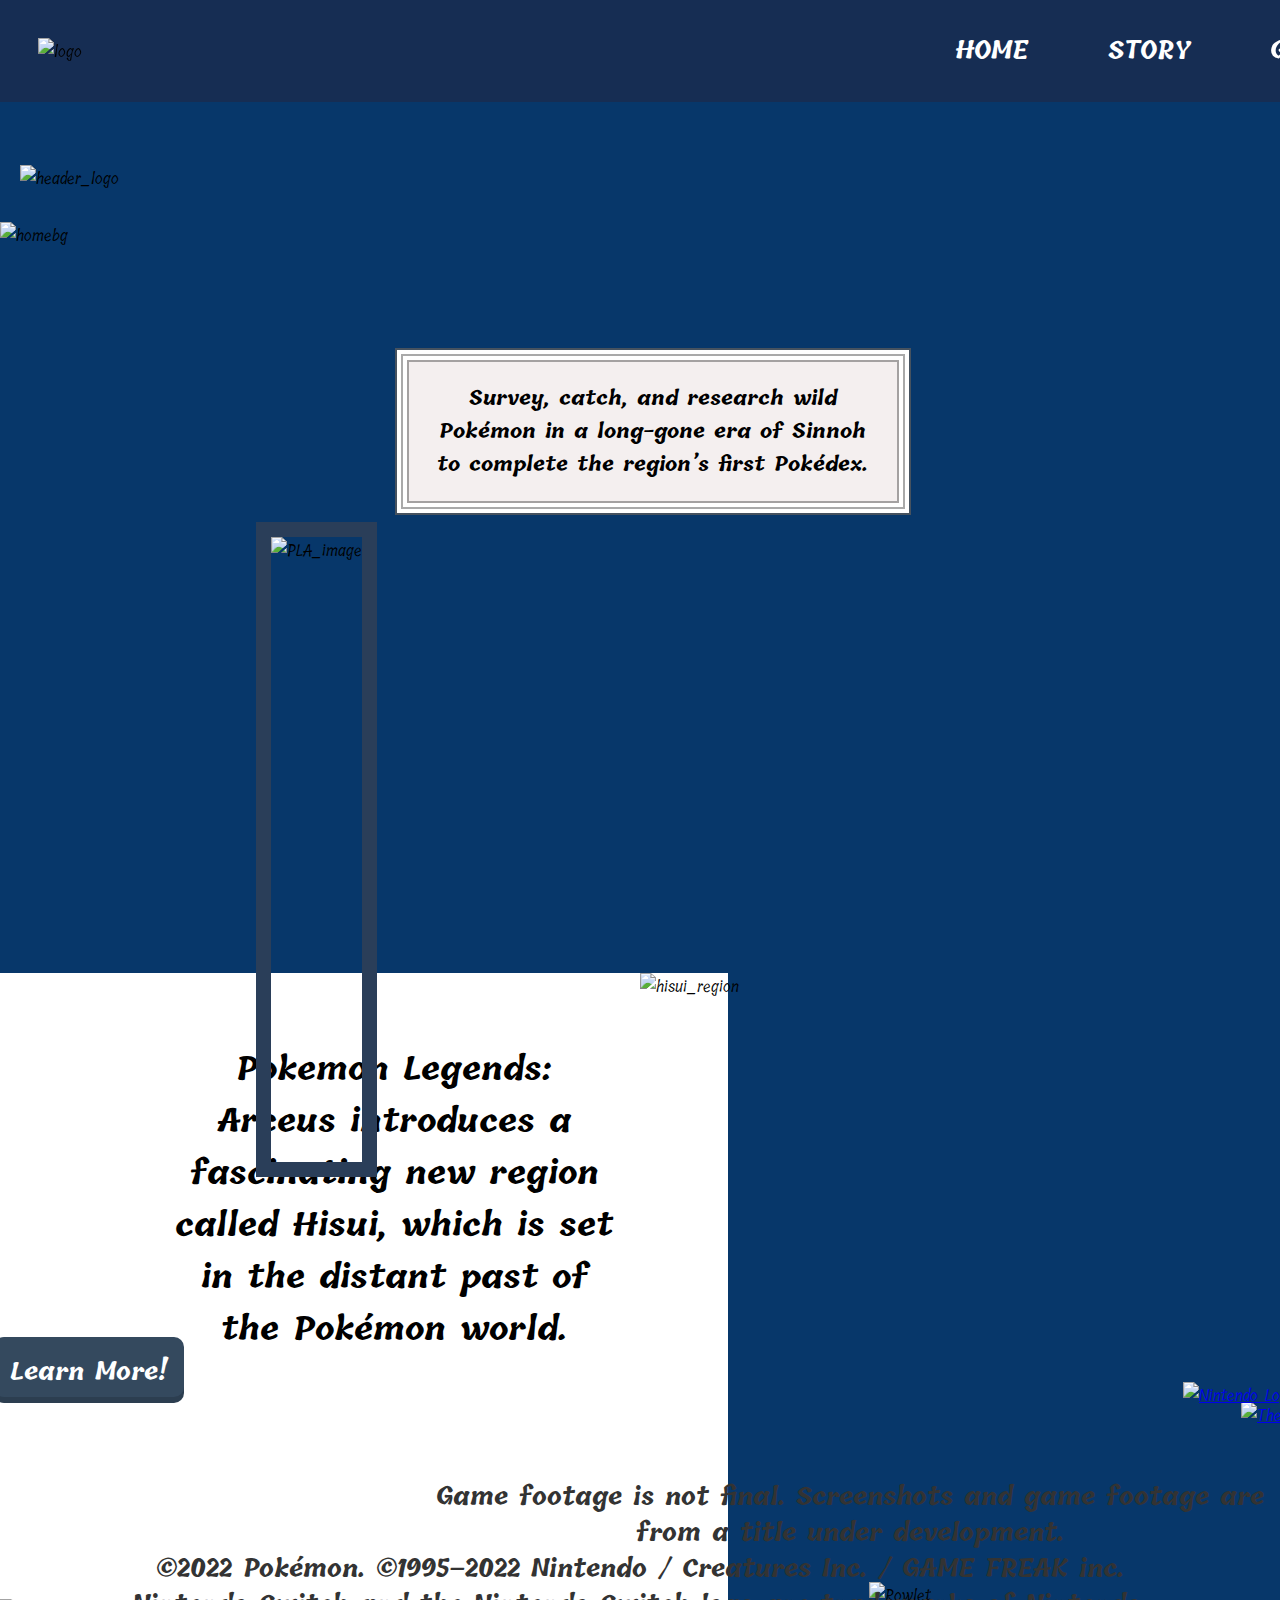
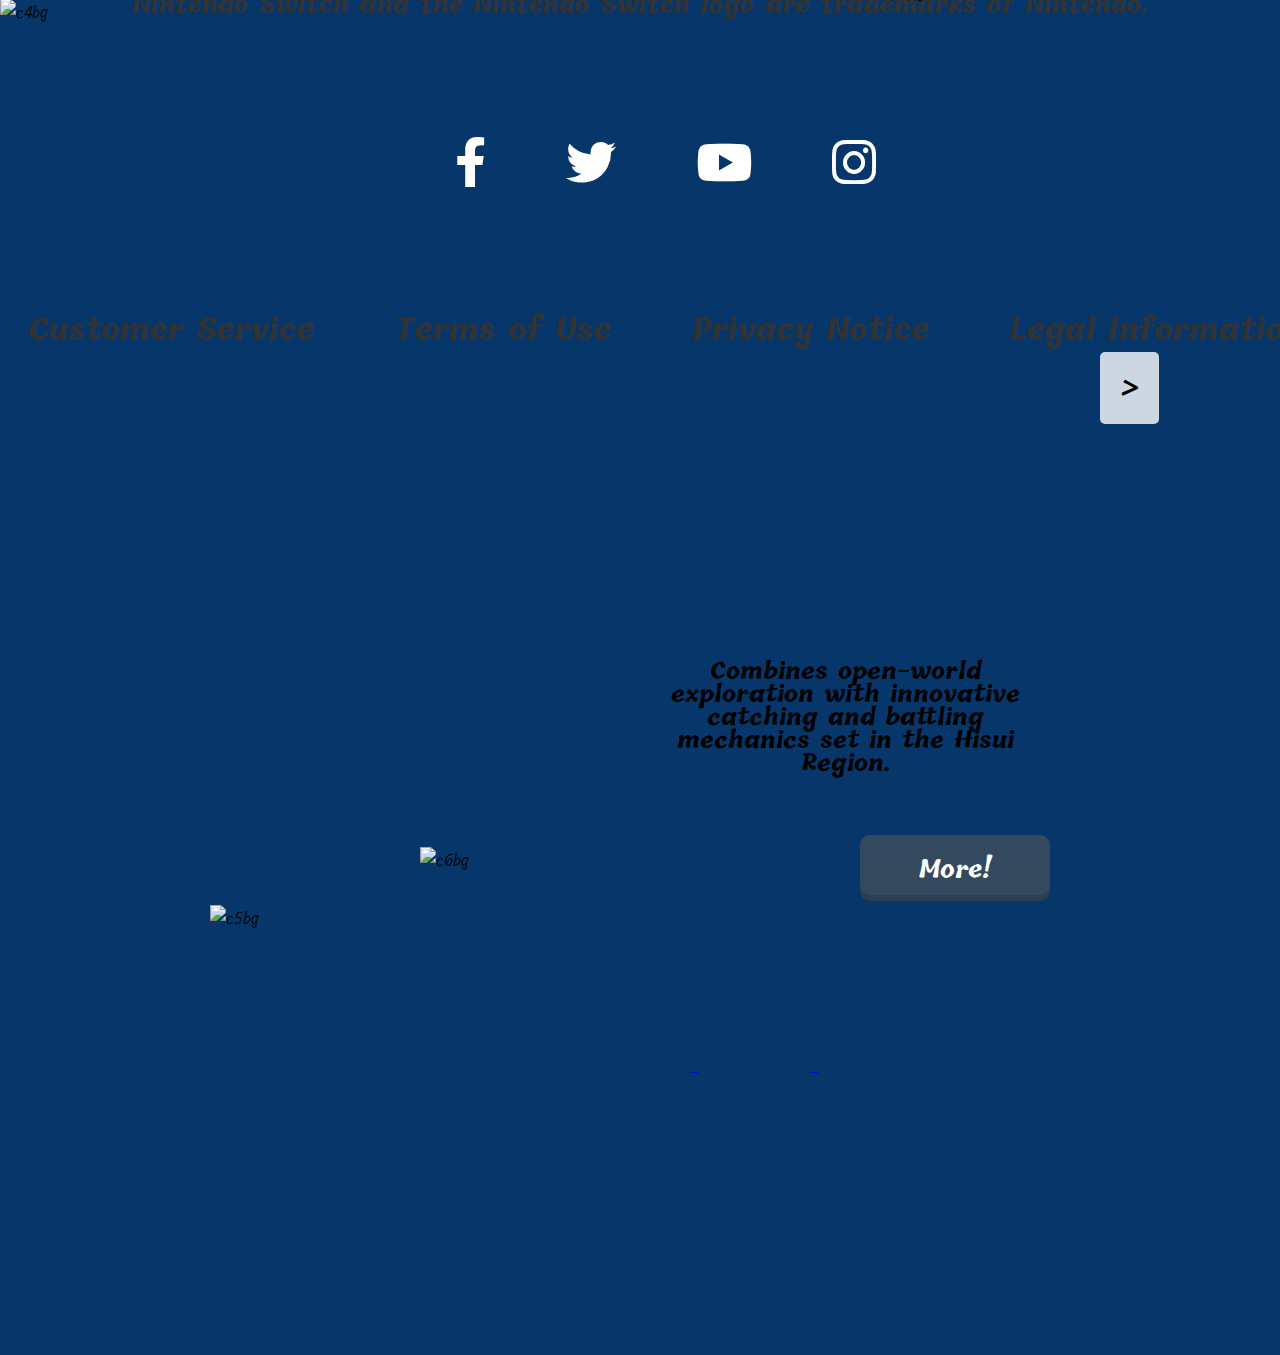
==== index.html @ 11fbb636 "home_page" ====
<!DOCTYPE html>
<html lang="en">
<head>
    <meta charset="UTF-8">
    <meta name="viewport" content="width=device-width, initial-scale=1.0">

    <!-- Title -->
    <title>Home Page</title>

    <!-- CSS link -->
    <link rel="stylesheet" href="home.css">

    <!-- Font Links -->
    <link href="https://fonts.googleapis.com/css2?family=Tillana:wght@400;500;600;700;800&display=swap" rel="stylesheet">
    <link rel="stylesheet" href="https://cdnjs.cloudflare.com/ajax/libs/font-awesome/6.0.0-beta3/css/all.min.css">

</head>
<body>
    

    <!-- Header Logo -->
    <img class="header_logo" src="contents/arceus-logo.png" alt="header_logo">
    
    <!-- Navigation Bar -->
    <nav class="container">

        <!-- Pokemon Logo -->
        <img class="logo" src="contents/pokeball-logo.png" alt="logo"> 

        <ul class="menu">
            <li><a href="home.html">HOME</a></li>
            <li><a href="story.html">STORY</a></li>
            <li><a href="gameplay.html">GAMEPLAY</a></li>
            <li><a href="pokemon.html">POKEMON</a></li>
            <li><a href="https://www.youtube.com/watch?v=I4RynqpahT8">TRAILER</a></li>
        </ul>
    </nav>


    <!-- Home video -->
    <video autoplay loop muted>
        <source src="contents/pla_home.mp4" type="video/mp4">
    </video>


    <!-- Content 2 -->
        <div class="content2">

            <!-- Background -->
            <img class="homebg" src="contents/plahomebg.png" alt="homebg">

            <!-- Text Box -->
            <h1> Survey, catch, and research wild Pokémon in a long-gone era of Sinnoh to complete the region’s first Pokédex. </h1>

            <!-- Image -->
            <img class="PLA_image" src="contents/pkmnlegendsarceus.jpg" alt="PLA_image">
            
        </div>


  <!-- Content 3 -->
        <div class="content3">

            <!-- Text Box -->
             <h1>Pokemon Legends: Arceus introduces a fascinating new region called Hisui, 
                which is set in the distant past of the Pokémon world.</h1>

            <!-- Image -->
             <img class="hisui_region" src="contents/hisui region.png" alt="hisui_region">

             <!-- Button -->
            <div class="sbuttoncontainer">
                <div class="sbutton">
                    <a class="button storybutton" href="story.html"> Learn More!</a>
                </div>
            </div>

        </div>


    <!-- Content 4 -->
        <div class="content4">
            
            <!-- Background Image -->
            <img class="content4bg" src="contents/plabg2.png" alt="c4bg">

            <!-- Gameplay Clip -->
            <video autoplay loop muted>
                <source class="pla_gameplay_clip" src="contents/pla_gameplay_clip.mp4" alt="pla_gameplay_clip" type="video/mp4">
            </video>

            <!-- Text Box-->
            <h1> Combines open-world exploration with innovative catching and battling mechanics set in the Hisui Region. </h1>

            <!-- Button -->
            <div class="gbuttoncontainer">
                <div class="gbutton">
                    <a class="button gameplaybutton" href="gameplay.html"> More!</a>
                </div>
            </div>

        </div>


        <!-- Content 5 -->
        <div class="content5">

            <!-- Background Image -->
            <img class="content5bg" src="contents/plabg3.png" alt="c5bg">

            <div class="slide-container">
                <div class="slide active">
                    <img src="contents/pokemon_rowlet.png" alt="Rowlet">
                </div>
                <div class="slide">
                    <img src="contents/pokemon_cyndaquil.png" alt="Cyndaquil">
                </div>
                <div class="slide">
                    <img src="contents/pokemon_oshawott.png" alt="Oshawott">
                </div>

                <button class="next" onclick="nextSlide()"> > </button>
            </div>

            <!-- Button -->
            <div class="pbuttoncontainer">
                <div class="pbutton">
                    <a class="button pokedexbutton" href="pokemon.html"> More!</a>
                </div>
            </div>

        </div>
        
        <script src="home.js"> </script>


        <!-- Content 6 -->
        <div class="content6">

            <!-- Background -->
            <img class="content6bg" src="contents/plabg4.png" alt="c6bg">

            <!-- The Pokemon Company Logo and link -->
            <a href="https://www.pokemon.com/us" target="_blank">
                <img class="pokemoncompany" src="contents/the-pokemon-company.png" alt="The Pokemon Company Logo">
            </a>

            <!-- Nintent Logo and link -->
            <a href="https://www.nintendo.com/us/" target="_blank">
                <img class="nintendologo" src="contents/nintendologo.png" alt="Nintendo Logo">
            </a>

            <!-- Game rating and link -->
            <a href="https://www.esrb.org/" target="_blank">
                <img class="esrb" src="contents/everyonerating.png" alt="ESRB">
            </a>

            <!-- Game endnote -->
            <div class="endnote">
                <h1> Game footage is not final. Screenshots and game footage are from a title under development. <br>
                    ©2022 Pokémon. ©1995–2022 Nintendo / Creatures Inc. / GAME FREAK inc. <br> Nintendo Switch and the 
                    Nintendo Switch logo are trademarks of Nintendo. </h1>
            </div>

            <!-- Social Media Buttons -->
            <div class="socialmediabuttons">

                <!-- Links and icons -->
                <a href="https://www.facebook.com/Pokemon/" target="_blank" class="facebook">
                    <i class="fab fa-facebook-f"></i>
                </a>
                <a href="https://x.com/pokemon/?mx=2" target="_blank" class="twitter">
                    <i class="fab fa-twitter"></i>
                </a>
                <a href="https://www.youtube.com/user/pokemon" target="_blank" class="youtube">
                    <i class="fab fa-youtube"></i>
                </a>
                <a href="https://www.instagram.com/pokemon/" target="_blank" class="instagram">
                    <i class="fab fa-instagram"></i>
                </a>
            </div>


            <!-- Footerlinks -->
             <div class="footerlinks">
                <a href="https://support.pokemon.com/hc/en-us?_gl=1*mdb3wk*_ga*MTQ1MzI2NDgxMy4xNzE0NDU3ODU1*_ga_PNSEMYT2VF*MTcxNjU4NzAzNS4yMC4xLjE3MTY1ODg1NTMuMC4wLjA."> Customer Service </a>
                <a href="https://www.pokemon.com/us/terms-of-use/?_gl=1*elv2hq*_ga*MTQ1MzI2NDgxMy4xNzE0NDU3ODU1*_ga_PNSEMYT2VF*MTcxNjU4NzAzNS4yMC4xLjE3MTY1ODg1NTMuMC4wLjA."> Terms of Use </a>
                <a href="https://www.pokemon.com/us/privacy-notice/?_gl=1*elv2hq*_ga*MTQ1MzI2NDgxMy4xNzE0NDU3ODU1*_ga_PNSEMYT2VF*MTcxNjU4NzAzNS4yMC4xLjE3MTY1ODg1NTMuMC4wLjA."> Privacy Notice </a>
                <a href="https://www.pokemon.com/us/legal/?_gl=1*16fhlww*_ga*MTQ1MzI2NDgxMy4xNzE0NDU3ODU1*_ga_PNSEMYT2VF*MTcxNjU4NzAzNS4yMC4xLjE3MTY1ODg1NTMuMC4wLjA."> Legal Information</a>
             </div>

        </div>
</body>
</html>
---- home.css ----
/* whole site **/
body {
    margin: 0;
    background-color: rgb(7, 55, 106); /* website color **/
    font-family: 'Tillana', cursive; /* font for the whole site */
    overflow-x: hidden;
}


/* header logo */
.header_logo {
    position: absolute; /* type of position */
    top: 165px; 
    left: 20px;
    z-index: 2;
}


/* logo */
.logo {
    position: fixed;
    left: 3%;
    z-index: 4;
    width: 75px;
    height: auto;
}


/* navigation bar */
nav {
    background-color: rgb(22, 45, 83);
    position: fixed;
    top: 0;
    left: 0;
    right: 0;
    z-index: 4;
}


/* container to customize navigation bar */
.container {
    display: flex;
    justify-content: space-between;
    align-items: center;
    max-width: 1900px;
    margin: 0 auto;
}


/* the list */
.menu {
    display: flex;
    list-style: none; 
    justify-content: flex-end;
}


/* the space between per link */
.menu li {
    margin: 15px;
}


/* links */
.menu li a {
    color: white;
    margin-left: 50px;
    left: 850px;
    font-size: x-large;
    font-weight: bold;
    text-decoration: none;
    position: relative;
    transition: color 0.3s ease-in-out;
}


/* links hover effect */
.menu li a:before {
    content: "";
    display: block;
    position: absolute;
    bottom: -5px;
    left: 0;
    width: 100%;
    height: 2px;
    background-color: white;
    transform: scaleX(0);
    transition: transform 0.3s ease-in-out;
}

.menu li a:hover:before {
    transform: scaleX(1);
}


.toggle {
    width: 30px;
    height: 20px;
    position: relative;
    cursor: pointer;
}

.toggle:before,
.toggle:after {
    content: "";
    display: block;
    position: absolute;
    width: 100%;
    height: 2px;
    background-color: #333;
    left: 0;

}

.toggle:before {
    top: 0;
}

.toggle:after {
    bottom: 0;
}

.toggle.active:before {
    transform: translateY(10px) rotate(45deg);
}

.toggle.active:after {
    transform: translateY(-10px) rotate(-45deg);
}


/* home video */
video {
    width:fit-content;
    position: relative;
    z-index: 1;
    top: 100px;
}

/* content 2 */
.content2 {
    position: relative;  
    margin-top: 5%;  
}


/* text box */
.content2 h1 {
    position: absolute;  
    top: 125px;  
    left: 51%;  
    transform: translateX(-50%);  
    width: 35%;  
    padding: 20px;  
    background-color: rgb(244, 239, 239);  
    color: black;  
    font-size: 20px;  
    text-align: center;  
    z-index: 2;  

    /* borders */
    border: 2px solid rgba(92, 92, 92, 0.53);  
    box-shadow:
        0 0 0 4px white,  
        0 0 0 6px rgba(92, 92, 92, 0.53),  
        0 0 0 10px white,  
        0 0 0 12px rgba(92, 92, 92, 0.75);  
}


/* background */
.homebg {
    position: absolute;
    top: 124%;
    z-index: -1;
}


/* image */
.content2 .PLA_image {
    position: absolute; 
    top: 300px; 
    left: 20%; 
    width: fit-content;
    height: 625px; 
    border: solid 15px #2A3E59;
    z-index: 1; 
}


/* content 3 */
.content3 {
    position: relative;
    margin-top: 62%;
    display: flex;
    gap: 20px;
}


/* image */
.content3 .hisui_region {
    position: absolute;
    width: 50%;
    height: auto;
    left: 50% ;
    top: 21px;
}


/* text box */
.content3 h1 {
    position: relative;
    width: 35%;
    padding-bottom: 245px;  
    padding-left: 170px;
    padding-right: 110px;
    padding-top: 70px;
    text-align: center;
    background-color: white;  
}


/* button position  */
 .sbuttoncontainer{
    position: relative;
    top: 80px;
    right: 925px;
    margin:auto;
    z-index: 1;
}


/* button style */
.sbutton .button{
    width: 160px;
    height: 30px;
    display: block;
    float: left;
    border-radius:10px;
    margin: 10px 10px 10px 10px;
    padding:15px;
    text-align:center;
    text-decoration:none;
    font-size: x-large;
    font-family:'Tillana', cursive;
    font-weight: bold;
    color: white;
  }


  /* button hover effect */
  .button:active{
    position:relative;
    top:6px;
  }

  .storybutton{
    box-shadow: 0px 6px #2c3e50;
    background: #34495e;
  }
  .storybutton:active{
    box-shadow: 0px 0px #2c3e50;
    background: #2c3e50;
  }

  .storybutton:hover {
    background: rgb(65, 139, 154);
    box-shadow: 0px 6px rgb(65, 139, 154);
  }


/* content 4 */
.content4 {
    position: relative; 
}


/* background */
.content4bg {
    position: absolute; 
    top: -22px;
    left: 0;
    width: 100%;
    height: 100%;
    z-index: 1; 
}


/* video */
.content4 video {
    position: relative; 
    z-index: 2; 
    width: 750px;
    height: 850px;
    top: -95px;
    left: 560px;
}


/* text box */
.content4 h1 {
    position: relative;
    z-index: 2;
    line-height: 1;
    text-align: center;
    font-size: 23px;
    width: 29%;
    height: auto;
    top: -235px;
    left: 660px;
}


/*  button position */
.gbuttoncontainer{
    position: relative;
    top: -200px;
    left: 850px;
    z-index: 2;
}


/* button style */
.gbutton .button{
    width: 160px;
    height: 30px;
    display: block;
    float: left;
    border-radius:10px;
    margin: 10px 10px 10px 10px;
    padding:15px;
    text-align:center;
    text-decoration:none;
    font-size: x-large;
    font-family:'Tillana', cursive;
    font-weight: bold;
    color: white;
  }


/* button hover effect */
  .button:active{
    position:relative;
    top:6px;
  }

  .gameplaybutton{
    box-shadow: 0px 6px #2c3e50;
    background: #34495e;
  }
  .gameplaybutton:active{
    box-shadow: 0px 0px #2c3e50;
    background: #2c3e50;
  }

  .gameplaybutton:hover {
    background: rgb(65, 139, 154);
    box-shadow: 0px 6px rgb(65, 139, 154);
  }


  /* content 5 */

.content5 {
    position: relative;
}


/* background **/
.content5bg {
    position: relative; 
    top: -120px;
    left: 0;
    width: 100%;
    height: 100%;
    z-index: 1; 
}


/* pokemon slide style and position */
.slide-container {
    position: relative;
    z-index: 2; 
}


.slider-container {
    width: 100%;
    overflow: hidden;
    position: relative;
}

.slide {
    width: 100%;
    display: none;
    position: absolute;
    left: 0;
    transition: opacity 0.5s ease;
}

.slide.active {
    display: block;
}


/* pokemon */ 
.slide img {
    position: relative;
    top: -1070px;
    left: 900px;
    transform: translateX(-50%);
    width: 500px;
    height: 500px;
}


/* arrow style and position */
.next {
    position: absolute;
    top: -700px;
    left: 1100px;
    padding: 10px 20px;
    font-size: xx-large;
    background-color: rgba(255, 255, 255, 0.8);
    font-family:'Tillana', cursive;
    font-weight: bolder;
    border: none;
    border-radius: 5px;
    cursor: pointer;
    z-index: 3;
    color: black; 
    transition: background-color 0.3s ease;
}


/* hover effect */
.next:hover {
    background-color: rgb(149, 143, 143); 
}


/* button style */
.pbuttoncontainer{
    position: relative;
    top: -705px;
    left: 1200px;
    z-index: 2;
}

.pbutton .button{
    width: 160px;
    height: 30px;
    display: block;
    float: left;
    border-radius:10px;
    margin: 10px 10px 10px 10px;
    padding:15px;
    text-align:center;
    text-decoration:none;
    font-size: x-large;
    font-family:'Tillana', cursive;
    font-weight: bold;
    color: white;
}


/* button active */
  .button:active{
    position:relative;
    top:6px;
  }

  .pokedexbutton{
    box-shadow: 0px 6px #2c3e50;
    background: #34495e;
  }
  .pokedexbutton:active{
    box-shadow: 0px 0px #2c3e50;
    background: #2c3e50;
  }

  .pokedexbutton:hover {
    background: rgb(65, 139, 154);
    box-shadow: 0px 6px rgb(65, 139, 154);
  }



/* footer  */ 

.content6 {
    position: relative;
}

/* background */
.content6bg {
    position: relative;
    top: -205px;
}


/* pokemon company logo style */
.pokemoncompany {
    position: relative;
    z-index: 2;
    top: -1250px;
    left: 765px;
    width: 20%;
    height: 20%;
}


/* nintent logo style */
.nintendologo {
    position: relative;
    z-index: 2;
    top: -1270px;
    left: 485px;
    width: 10%;
    height: 10%;
}


/* rating logo style */
.esrb {
    position: relative;
    z-index: 2;
    top: -1270px;
    left: 800px;
    width: 15%;
    height: 15%;
}


/* all logo hover effect */
.pokemoncompany:hover, .nintendologo:hover, .esrb:hover {
    transform: scale(1.1);
    transition: transform 0.3s ease;
}


/* endnote */
.endnote {
    position: relative;
    z-index: 2;
    top: -1200px;
}


/* endnote style */
.endnote h1 {
    font-size: 14px;
    color: #333;
    font-size: x-large;
    line-height: 1.5;
    margin: 0;
    text-align: center;
}


/* social media buttons style */
.socialmediabuttons {
    position: relative;
    z-index: 2;
    display: flex;
    justify-content: center;
    gap: 80px;
    top: -1100px;
    left: 25px;
}

.socialmediabuttons a {
    color: white;
    text-decoration: none;
    font-size: 50px;
    transition: transform 0.3s ease, color 0.3s ease;
}

/* hover effect */
.socialmediabuttons a:hover {
    transform: scale(1.2);
}

/* facebook */
.facebook:hover {
    color: #3b5998;
}

/* twitter */
.twitter:hover {
    color: #1da1f2;
}

/*youtube */
.youtube:hover {
    color: #ff0000;
}

/* instagram */
.instagram:hover {
    color: #e4405f;
}


/* footerlinks */
.footerlinks {
    position: relative;
    z-index: 2;
    display: flex;
    justify-content: center;
    gap: 80px;
    top: -1000px;
    left: 25px;
}

/* style */
.footerlinks a {
    color: #333;
    text-decoration: none;
    font-size: 30px;
    font-weight: bolder;
    position: relative;
    display: inline-block;
}

.footerlinks a::after {
    content: '';
    position: absolute;
    width: 100%;
    height: 2px;
    background-color: #333;
    bottom: 0;
    left: 0;
    transform: scaleX(0);
    transform-origin: bottom right;
    transition: transform 0.25s ease-out;
}

/* hover effect */
.footerlinks a:hover::after {
    transform: scaleX(1);
    transform-origin: bottom left;
}
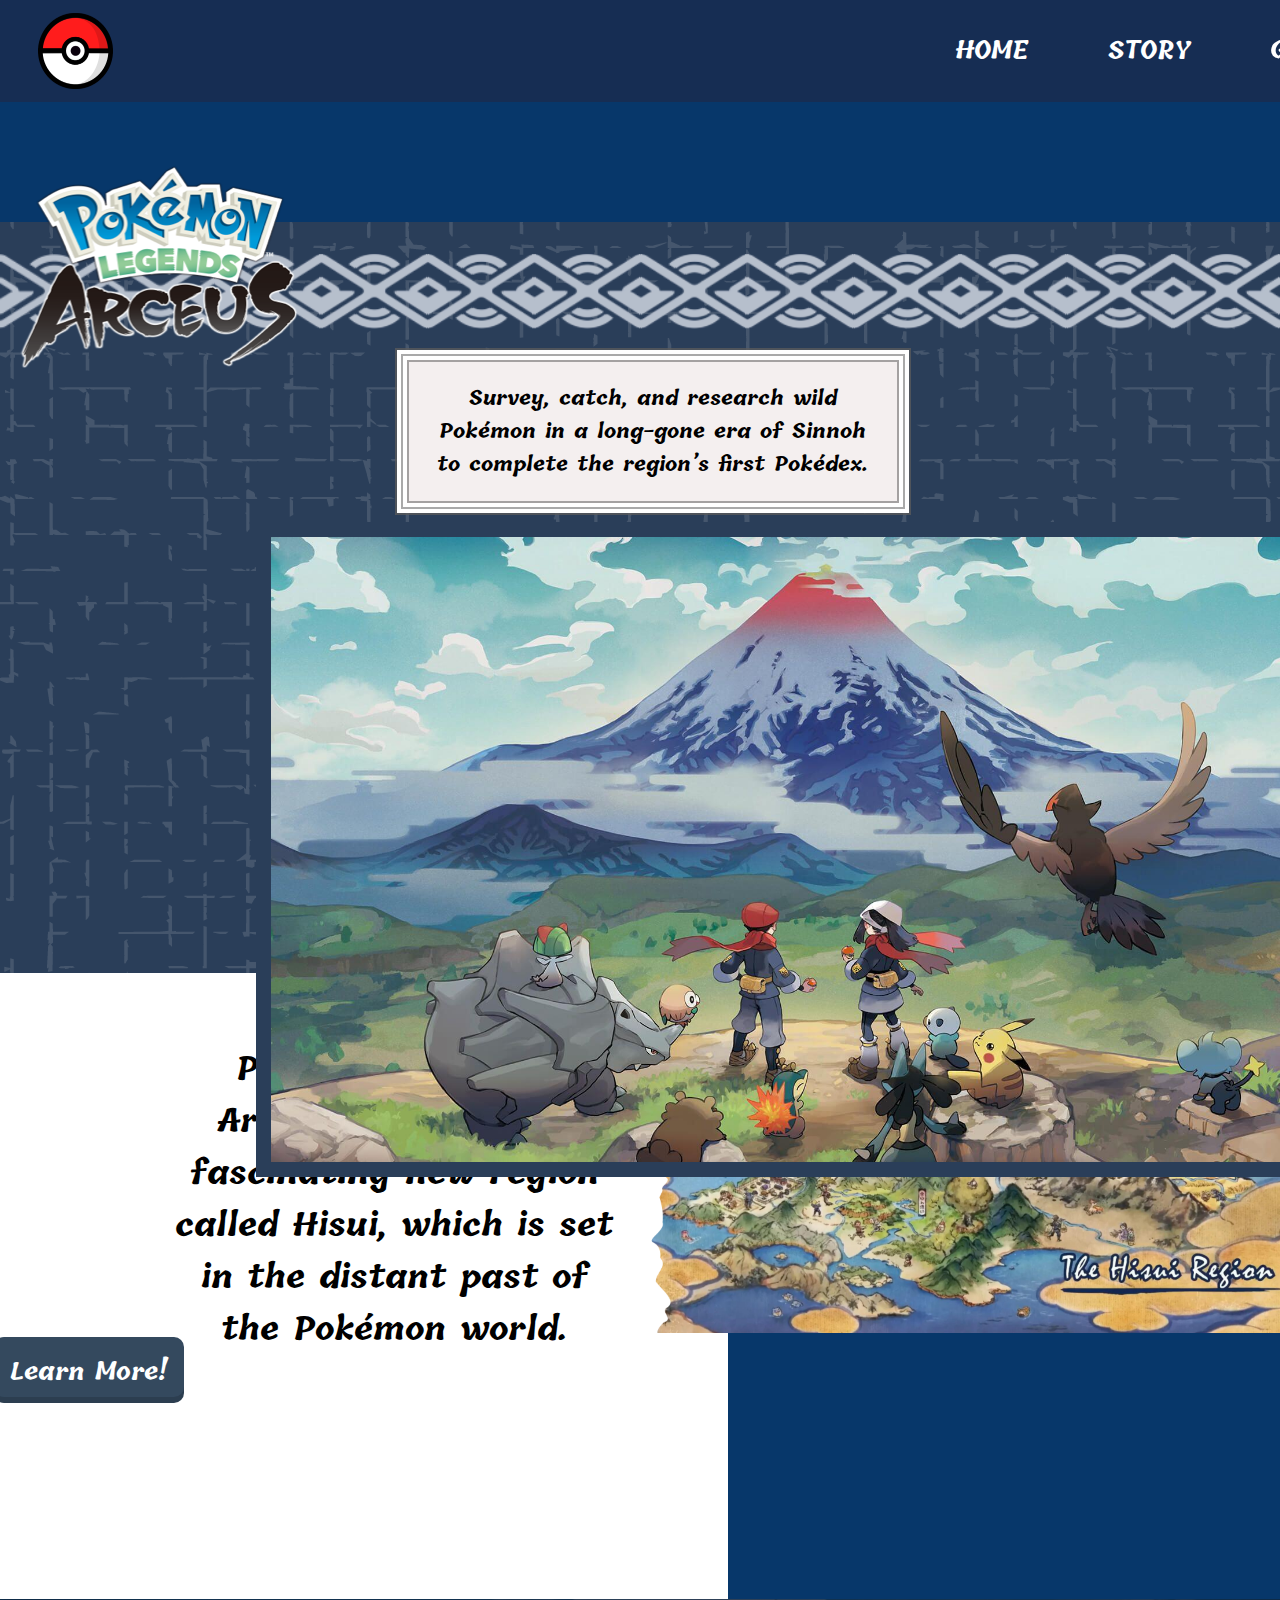
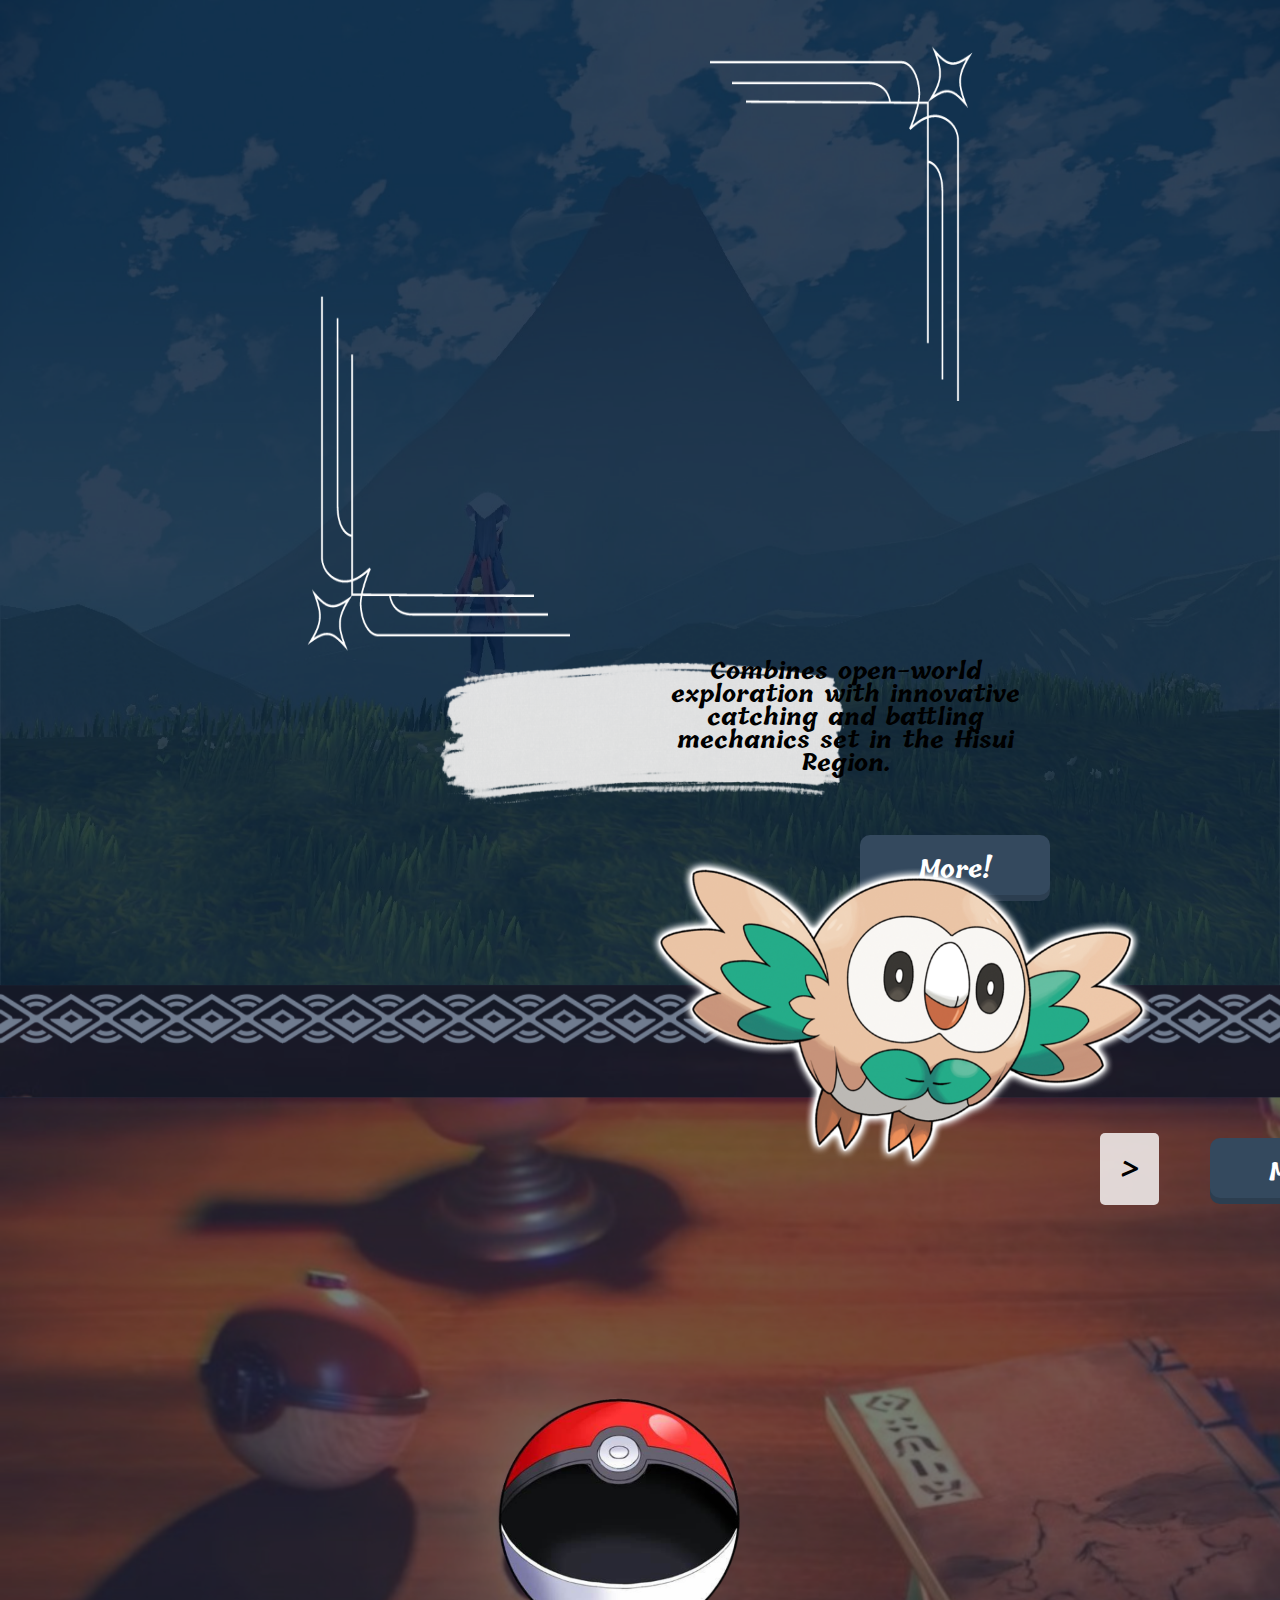
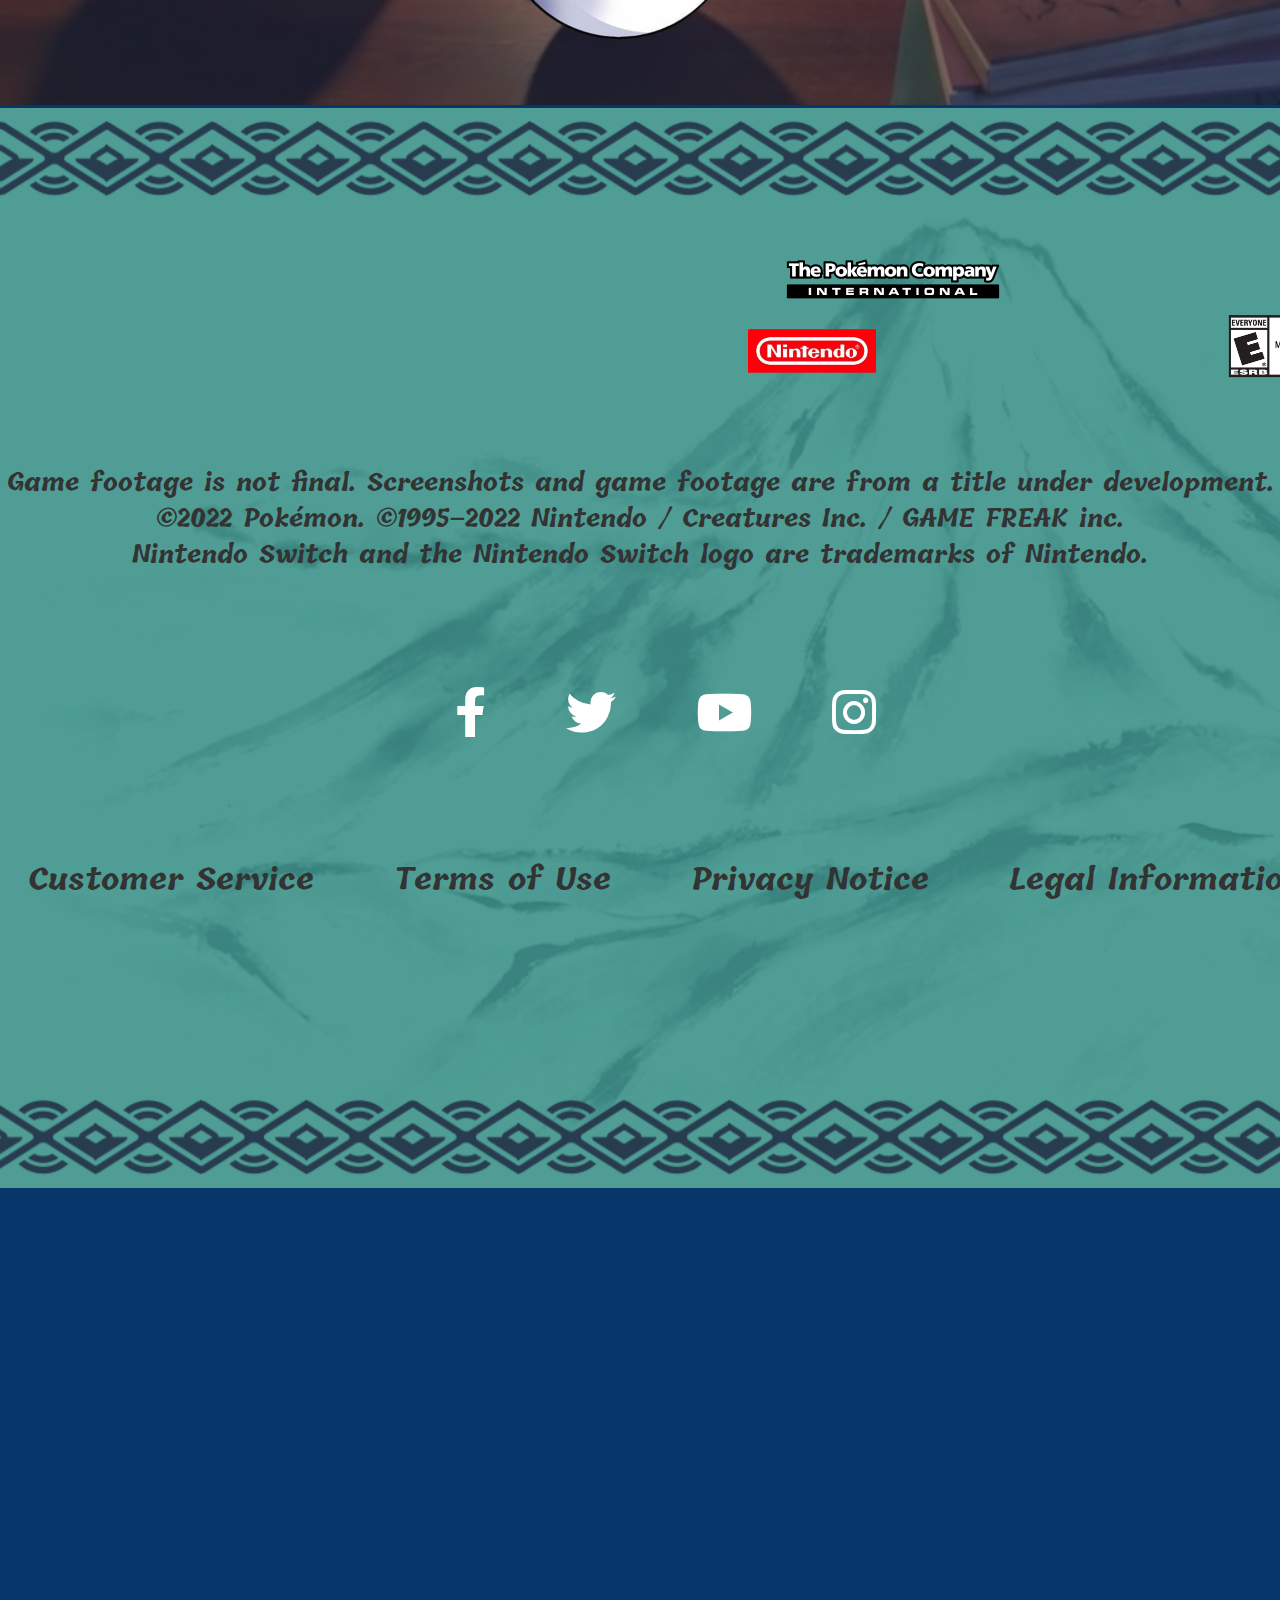
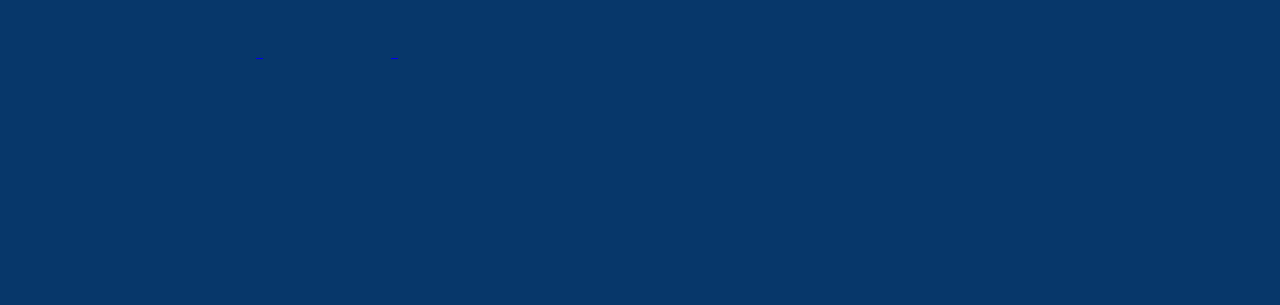
==== commit 6bd0a680: "Update index.html" ====
--- a/index.html
+++ b/index.html
@@ -5,7 +5,7 @@
     <meta name="viewport" content="width=device-width, initial-scale=1.0">
 
     <!-- Title -->
-    <title>Home Page</title>
+    <title> Home Page</title>
 
     <!-- CSS link -->
     <link rel="stylesheet" href="home.css">
@@ -28,7 +28,7 @@
         <img class="logo" src="contents/pokeball-logo.png" alt="logo"> 
 
         <ul class="menu">
-            <li><a href="home.html">HOME</a></li>
+            <li><a href="index.html">HOME</a></li>
             <li><a href="story.html">STORY</a></li>
             <li><a href="gameplay.html">GAMEPLAY</a></li>
             <li><a href="pokemon.html">POKEMON</a></li>
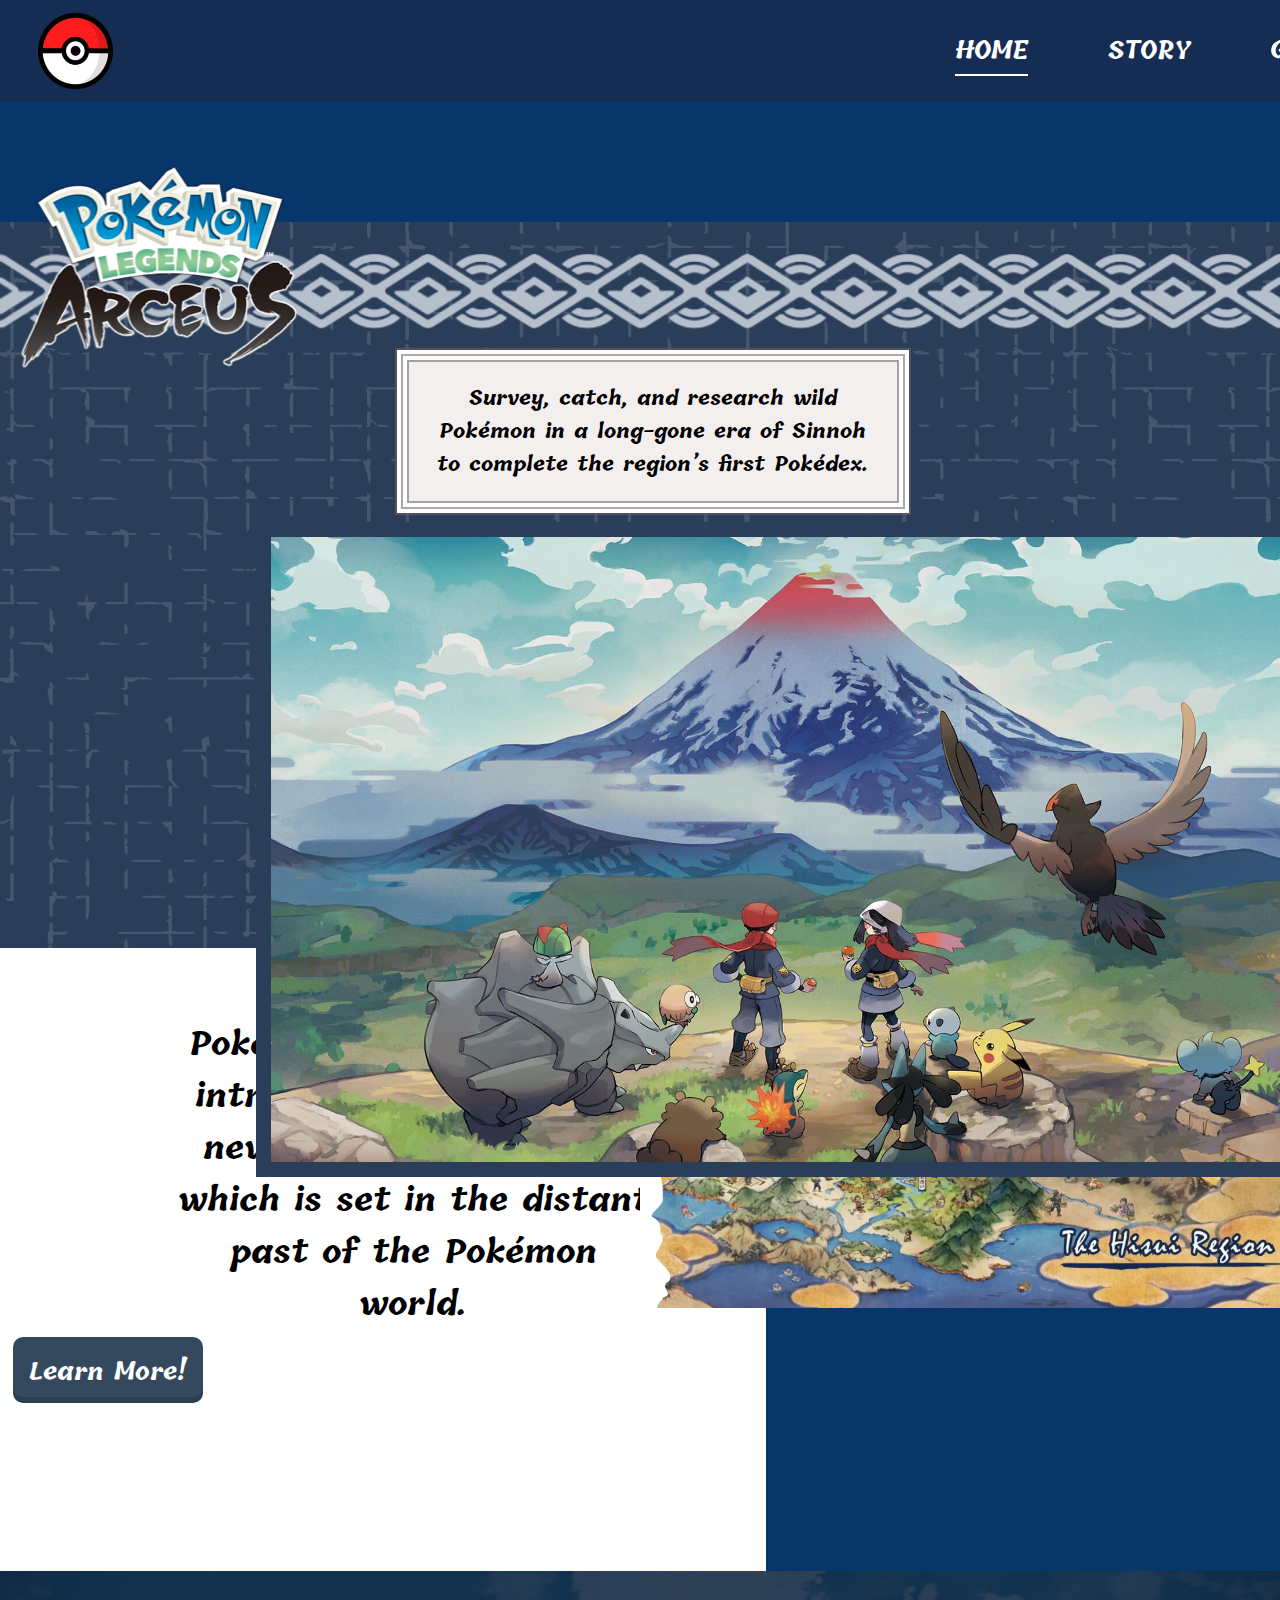
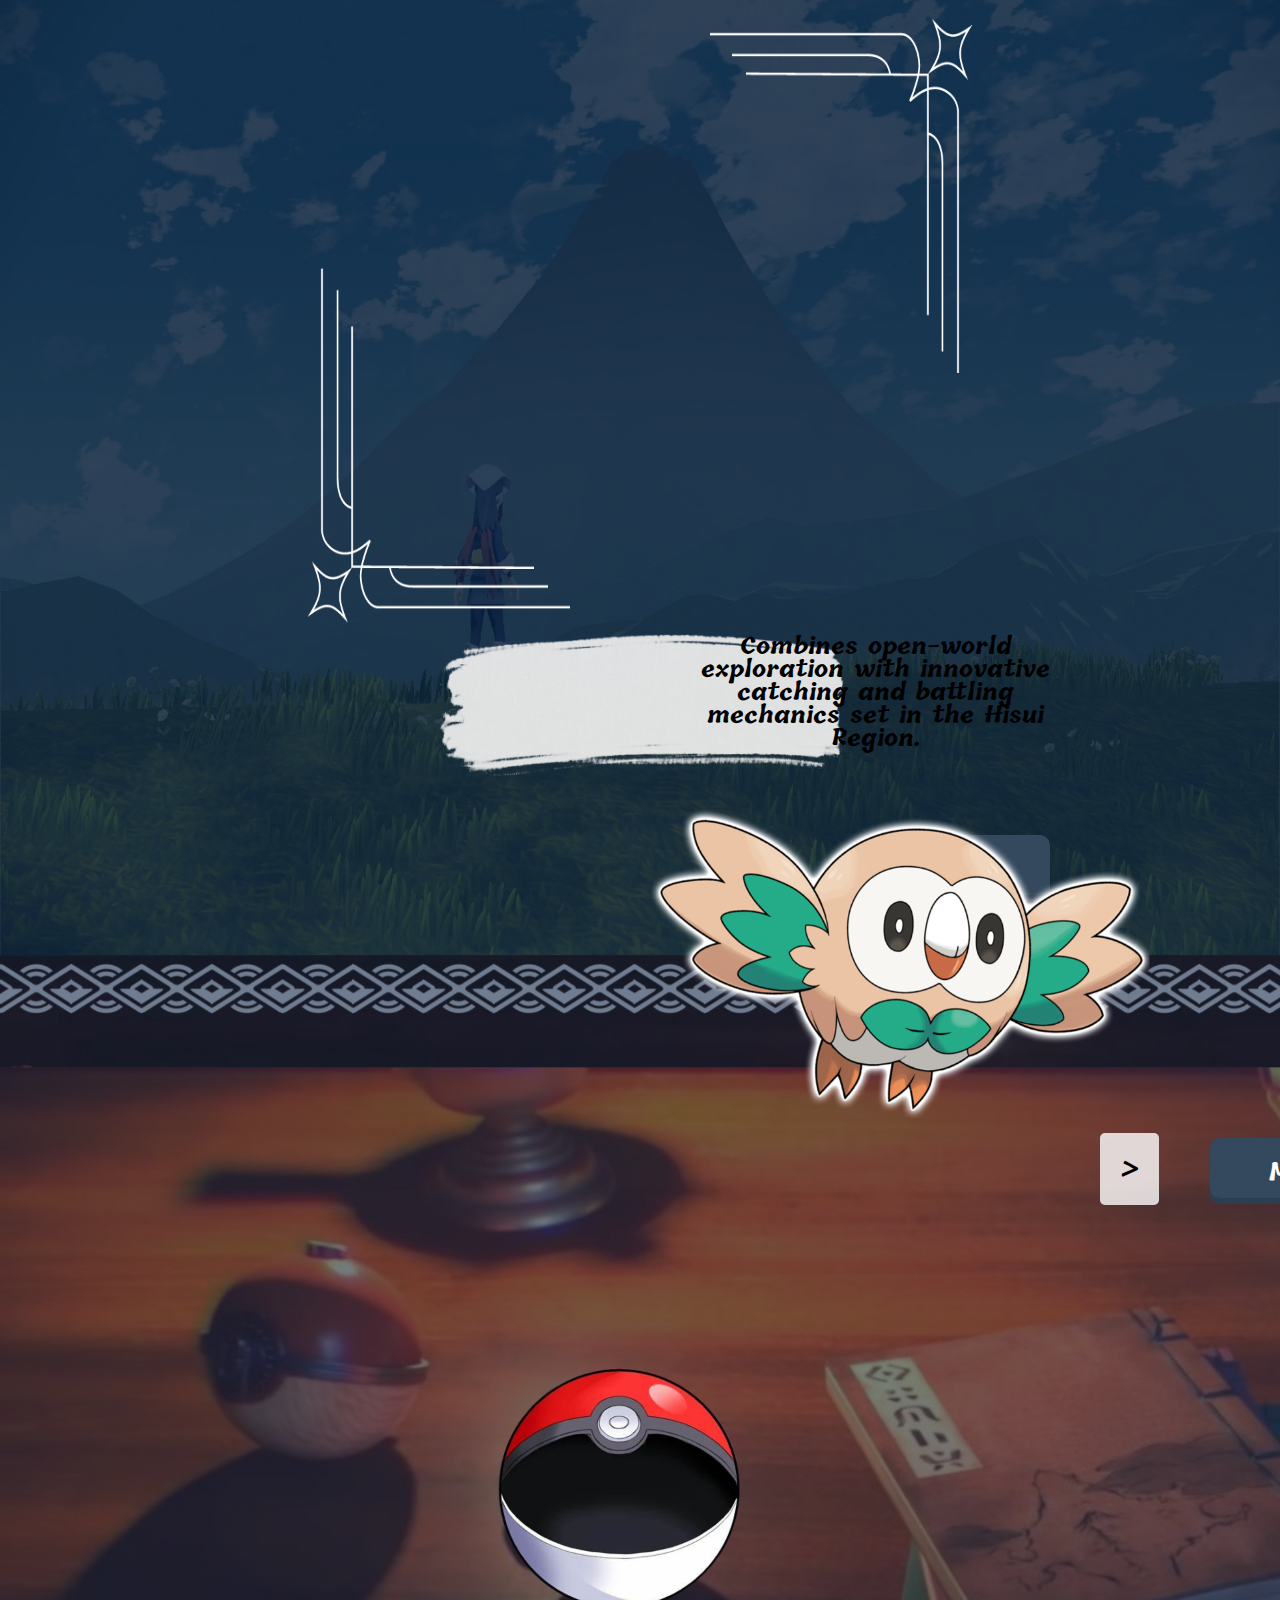
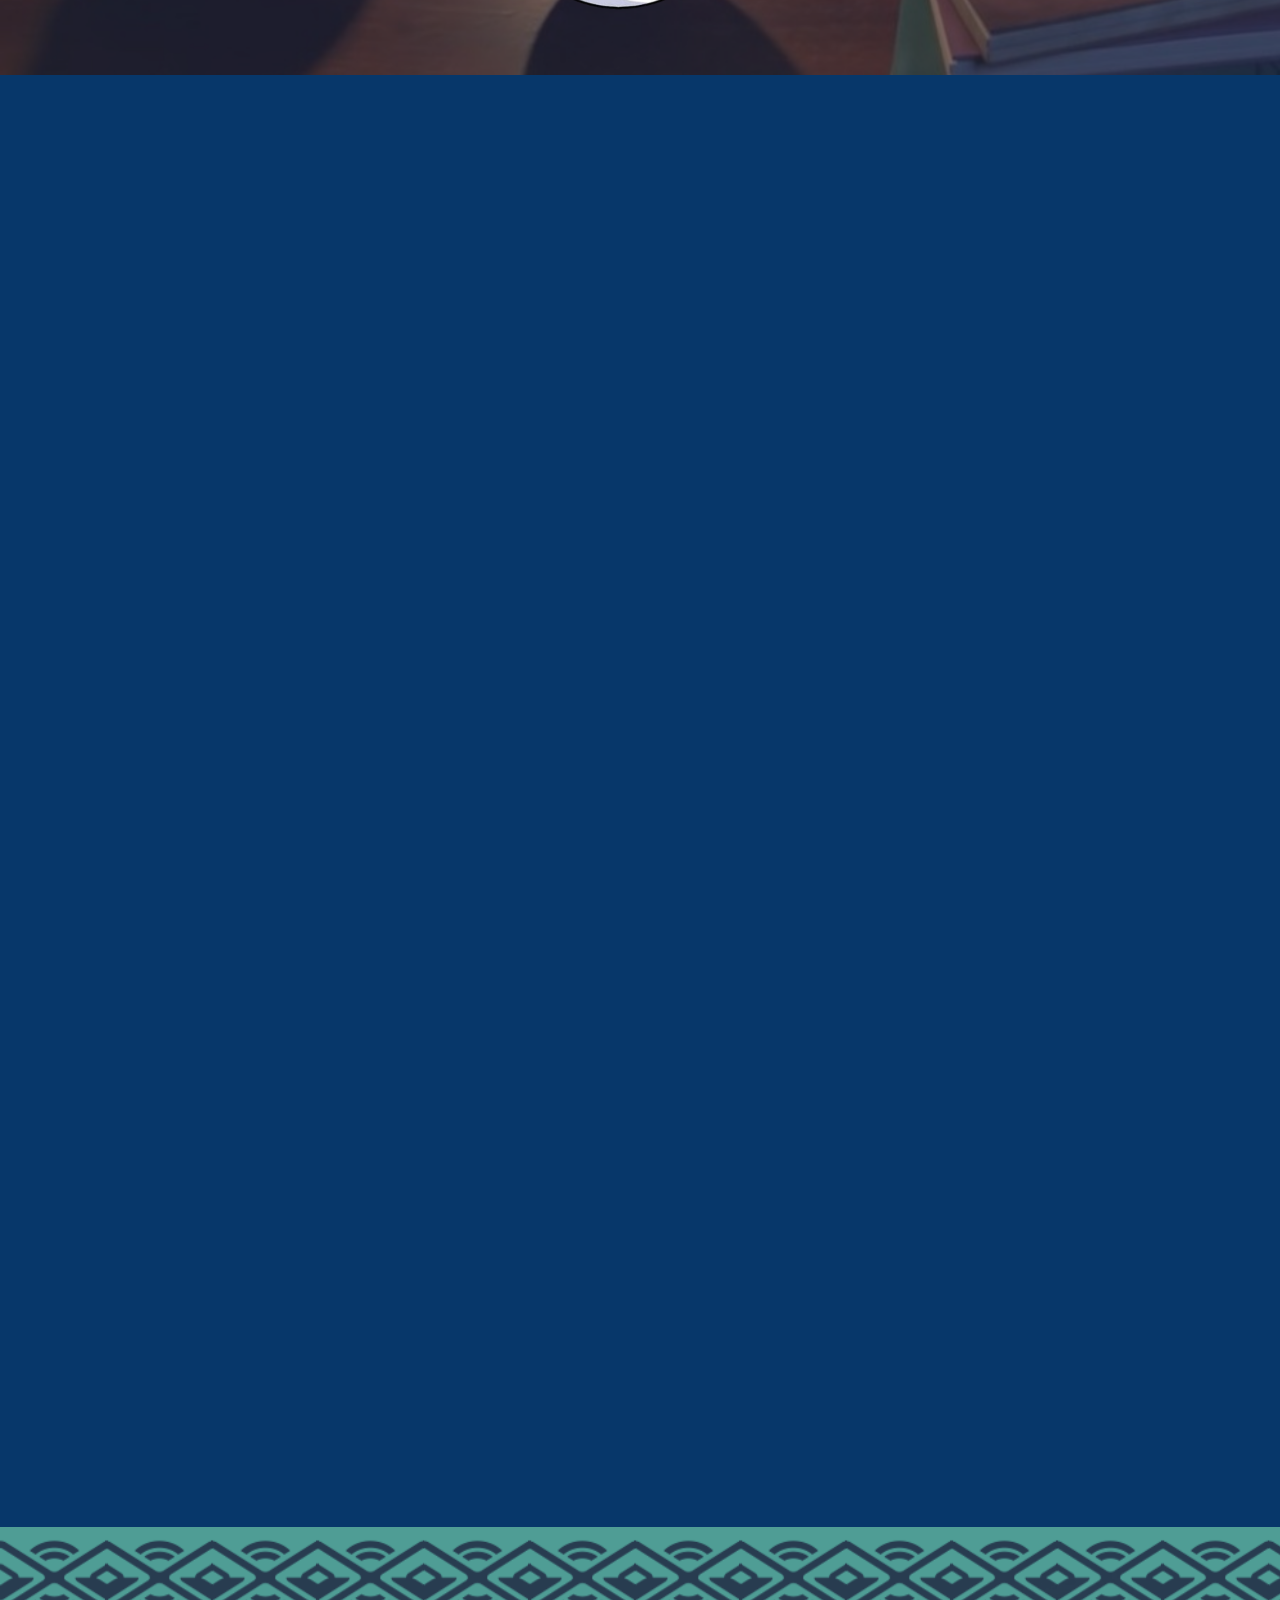
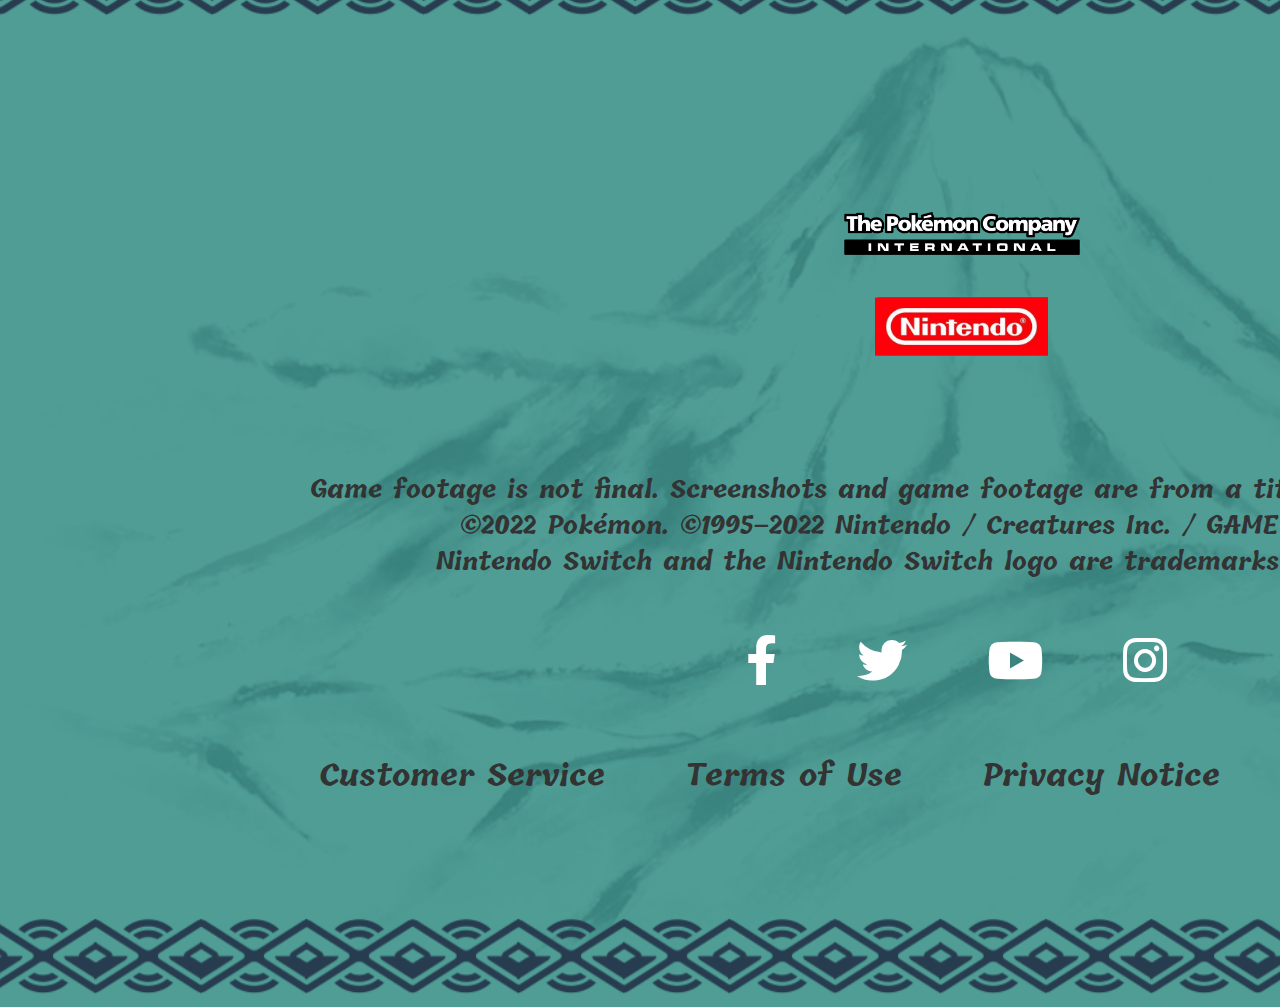
==== commit c522483d: "Update index.html" ====
--- a/index.html
+++ b/index.html
@@ -14,6 +14,7 @@
     <link href="https://fonts.googleapis.com/css2?family=Tillana:wght@400;500;600;700;800&display=swap" rel="stylesheet">
     <link rel="stylesheet" href="https://cdnjs.cloudflare.com/ajax/libs/font-awesome/6.0.0-beta3/css/all.min.css">
 
+
 </head>
 <body>
     
@@ -28,7 +29,7 @@
         <img class="logo" src="contents/pokeball-logo.png" alt="logo"> 
 
         <ul class="menu">
-            <li><a href="index.html">HOME</a></li>
+            <li><a href="index.html" class="active">HOME</a></li>
             <li><a href="story.html">STORY</a></li>
             <li><a href="gameplay.html">GAMEPLAY</a></li>
             <li><a href="pokemon.html">POKEMON</a></li>
--- a/home.css
+++ b/home.css
@@ -1,9 +1,12 @@
 /* whole site **/
 body {
     margin: 0;
+    padding: 0;
     background-color: rgb(7, 55, 106); /* website color **/
     font-family: 'Tillana', cursive; /* font for the whole site */
     overflow-x: hidden;
+    height: auto;
+    cursor: url('contents/pokeballcursor.png'), auto;
 }
 
 
@@ -13,6 +16,7 @@
     top: 165px; 
     left: 20px;
     z-index: 2;
+    background-image: url();
 }
 
 
@@ -42,7 +46,7 @@
     display: flex;
     justify-content: space-between;
     align-items: center;
-    max-width: 1900px;
+    max-width: 200%;
     margin: 0 auto;
 }
 
@@ -126,6 +130,16 @@
 
 .toggle.active:after {
     transform: translateY(-10px) rotate(-45deg);
+}
+
+.menu li a.active {
+    color: white; /* change the color to indicate active state */
+    font-weight: bold;
+}
+
+.menu li a.active:before {
+    transform: scaleX(1);
+    background-color: white; /* change the color of the underline to match the active state */
 }
 
 
@@ -171,7 +185,7 @@
 /* background */
 .homebg {
     position: absolute;
-    top: 124%;
+    top: 150%;
     z-index: -1;
 }
 
@@ -203,14 +217,15 @@
     width: 50%;
     height: auto;
     left: 50% ;
-    top: 21px;
+    top: -4px;
 }
 
 
 /* text box */
 .content3 h1 {
     position: relative;
-    width: 35%;
+    width: 38%;
+    top: -25px;
     padding-bottom: 245px;  
     padding-left: 170px;
     padding-right: 110px;
@@ -278,7 +293,7 @@
 /* background */
 .content4bg {
     position: absolute; 
-    top: -22px;
+    top: -50px;
     left: 0;
     width: 100%;
     height: 100%;
@@ -292,7 +307,7 @@
     z-index: 2; 
     width: 750px;
     height: 850px;
-    top: -95px;
+    top: -150px;
     left: 560px;
 }
 
@@ -306,8 +321,8 @@
     font-size: 23px;
     width: 29%;
     height: auto;
-    top: -235px;
-    left: 660px;
+    top: -260px;
+    left: 690px;
 }
 
 
@@ -369,7 +384,7 @@
 /* background **/
 .content5bg {
     position: relative; 
-    top: -120px;
+    top: -150px;
     left: 0;
     width: 100%;
     height: 100%;
@@ -406,7 +421,7 @@
 /* pokemon */ 
 .slide img {
     position: relative;
-    top: -1070px;
+    top: -1120px;
     left: 900px;
     transform: translateX(-50%);
     width: 500px;
@@ -485,50 +500,54 @@
   }
 
 
-
 /* footer  */ 
 
 .content6 {
-    position: relative;
+    position: absolute;
+    top: 548%;
+    height: 90%;
+   
 }
 
 /* background */
 .content6bg {
-    position: relative;
-    top: -205px;
+    position: absolute;
+    top: -205px; 
+    margin-bottom: 0;
+    padding-bottom: 0;
 }
 
 
 /* pokemon company logo style */
 .pokemoncompany {
-    position: relative;
-    z-index: 2;
-    top: -1250px;
-    left: 765px;
-    width: 20%;
-    height: 20%;
+    position: absolute;
+    z-index: 2;
+    top: -5%;
+    left: 820px;
+    width: fit-content;
+    height: 35%;
 }
 
 
 /* nintent logo style */
 .nintendologo {
-    position: relative;
-    z-index: 2;
-    top: -1270px;
-    left: 485px;
-    width: 10%;
-    height: 10%;
+    position: absolute;
+    z-index: 2;
+    top: 18%;
+    left: 875px;
+    width: fit-content;
+    height: 12%;
 }
 
 
 /* rating logo style */
 .esrb {
-    position: relative;
-    z-index: 2;
-    top: -1270px;
-    left: 800px;
-    width: 15%;
-    height: 15%;
+    position: absolute;
+    z-index: 2;
+    top: 18%;
+    left: 100%;
+    width: fit-content;
+    height: 12%;
 }
 
 
@@ -543,7 +562,8 @@
 .endnote {
     position: relative;
     z-index: 2;
-    top: -1200px;
+    top: 42%;
+    left: 24%;
 }
 
 
@@ -565,8 +585,8 @@
     display: flex;
     justify-content: center;
     gap: 80px;
-    top: -1100px;
-    left: 25px;
+    top: 47%;
+    left: 25%;
 }
 
 .socialmediabuttons a {
@@ -609,8 +629,8 @@
     display: flex;
     justify-content: center;
     gap: 80px;
-    top: -1000px;
-    left: 25px;
+    top: 53%;
+    left: 25%;
 }
 
 /* style */
@@ -641,3 +661,35 @@
     transform: scaleX(1);
     transform-origin: bottom left;
 }
+
+
+
+@media (max-width: 1200px) {
+    body {
+        justify-content: center;
+        text-align: center;
+    }
+
+    h1, h2 {
+        font-size: 1.5em;
+    }
+
+    p {
+        font-size: 1em;
+    }
+
+    img {
+        width: 80%;
+        height: auto;
+        margin: 20px;
+    }
+
+   .homebg, .content4bg, .content5bg, .content6bg {
+        width: max-content;
+        height: max-content;
+    }
+
+   .content1,.content2,.content3,.content4,.content5 {
+        padding: 20px;
+    }
+}